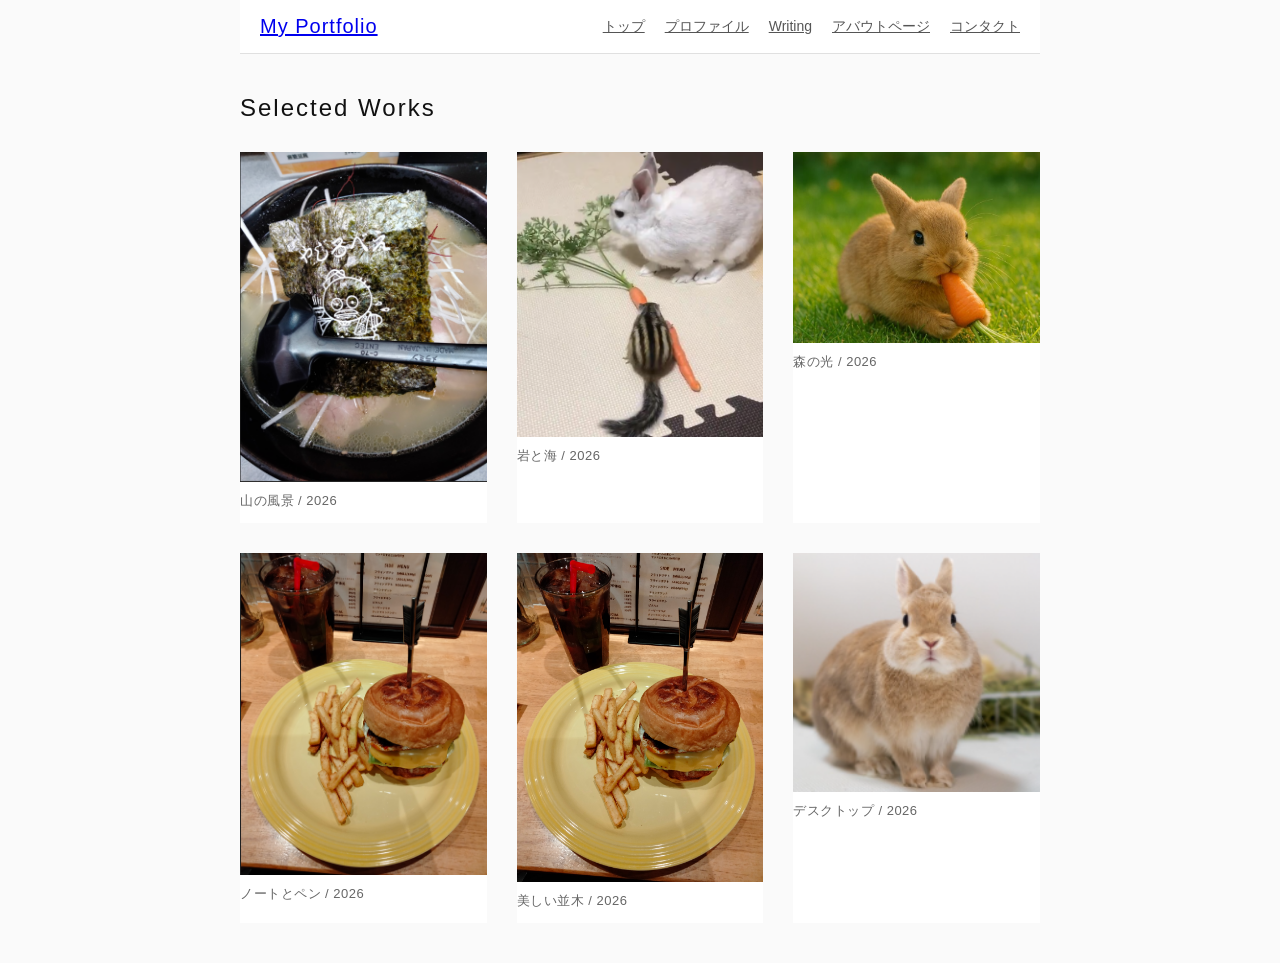
==== index.html @ 331aad14 "first commit" ====
<!DOCTYPE html>
<html lang="ja">
<head>
    <meta charset="UTF-8">
    <title>My Portfolio</title>
    <link rel="stylesheet" href="/css/style.css">
    <script src="/js/main.js" defer></script>
</head>
<body>
    <!-- 共通ヘッダー（自動読み込み） -->
    <!-- メインコンテンツ：ギャラリー枠 -->
    <!-- ナビゲーションリンクを追加 -->        
    <!-- 元の <ul> リンクを消して、以下のようにスッキリさせます -->
    <nav data-include-html="/parts/menu.html"></nav>
    
    <!--
        <h1>Hello, Roo Code!</h1>
    <p>マイローカルサーバーへようこそ！</p>
    <nav>
        <ul>
            <li><a href="/about.html">アバウトページを見る</a></li>
            <li><a href="/contact.html">お問い合わせページを見る</a></li>
        </ul>
    </nav>
     -->
    <!-- メインコンテンツ：ギャラリー枠 -->

    <main class="gallery-wrapper">
        <h2>Selected Works</h2>

        <div class="image-grid">
            <!-- 各 img タグに class="gallery-img" を追加しています -->
            <div class="grid-item">
                <img src="./img/index003.png" alt="作品1" class="gallery-img">
                <p class="item-title">山の風景 / 2026</p>
            </div>
            <!-- 作品2 -->
            <div class="grid-item">
                <img src="./img/index001.png" alt="作品2" class="gallery-img">
                <p class="item-title">岩と海 / 2026</p>
            </div>
            <!-- 作品3 -->
            <div class="grid-item">
                <img src="./img/eat01.png" alt="作品3" class="gallery-img">
                <p class="item-title">森の光 / 2026</p>
            </div>
            <!-- 作品4 -->
            <div class="grid-item">
                <img src="../img/index002.png" alt="作品4" class="gallery-img">
                <p class="item-title">ノートとペン / 2026</p>
            </div>
            <!-- 作品5 -->
            <div class="grid-item">
                <img src="./img/IMG20241224191452.jpg" alt="作品5" class="gallery-img">
                <p class="item-title">美しい並木 / 2026</p>
            </div>
            <!-- 作品6 -->
            <div class="grid-item">
                <img src="./img/profile01.png" alt="作品6" class="gallery-img">
                <p class="item-title">デスクトップ / 2026</p>
            </div>
        </div>
    </main>

    <!-- 💡【ここを追記】モーダルウィンドウ本体（初期状態は非表示） -->
    <div id="imageModal" class="modal">
        <span class="modal-close">&times;</span>
        <img class="modal-content" id="modalTargetImg" src="" alt="拡大画像">
    </div>
    
</body>
</html>
---- css/style.css ----
/* --- ここからヘッダー（メニュー）の新しいデザイン --- */

/* 画面全体の余白を少しリセット */
body {
    margin: 0;
    padding: 0;
    font-family: 'Helvetica Neue', Arial, sans-serif;
    background-color: #fafafa; /* 参考サイトのようなスッキリした白ベース */
    color: #222;
}

/* 各ページのメインコンテンツを包む枠（中央寄せ用） */
body > h1, body > p, body > nav {
    max-width: 800px;
    margin-left: auto;
    margin-right: auto;
    padding: 0 20px;
}

body > h1 {
    margin-top: 40px;
}

/* ヘッダー全体の横幅いっぱいの帯 */
nav[data-include-html] {
    background-color: #ffffff;
    border-bottom: 1px solid #e0e0e0;
    padding: 15px 0;
    margin-bottom: 30px;
}

/* ロゴとメニューを綺麗に左右に配置する（Flexbox） */
.header-container {
    max-width: 800px;
    margin: 0 auto;
    padding: 0 20px;
    display: flex;
    justify-content: space-between; /* 左と右に引き離す */
    align-items: center;            /* 上下の中央を揃える */
}

/* ロゴのデザイン */
.site-logo a {
    font-size: 20px;
    letter-spacing: 1px;
}

/* メニューのリンク一覧（横並びにする） */
.nav-links {
    list-style: none;
    margin: 0;
    padding: 0;
    display: flex; /* ここでもFlexboxを使って横並びに */
    gap: 20px;     /* リンク同士の間隔 */
}

.nav-links a {
    color: #555;
    font-size: 14px;
    transition: color 0.3s; /* マウスを乗せたときにじわっと色を変える */
}

.nav-links a:hover {
    color: #000; /* マウスを乗せたら黒にする */
    text-decoration: none;
}

/* --- ここからギャラリー（Gridレイアウト）のデザイン --- */
/* メインコンテンツ全体の幅を整える */
.gallery-wrapper {
    max-width: 800px;
    margin: 40px auto;
    padding: 0 20px;
}

.gallery-wrapper h2 {
    font-weight: 300;
    letter-spacing: 2px;
    margin-bottom: 30px;
    color: #111;
}

/* 💡 CSS Grid の設定：2段または3段のタイル状に自動で並べる */
.image-grid {
    display: grid;
    /* 画面幅に合わせて、最小幅230pxの列を自動で詰め込む */
    grid-template-columns: repeat(auto-fill, minmax(230px, 1fr));
    gap: 30px; /* 画像と画像の間のすき間 */
}

/* 各作品ごとの枠 */
.grid-item {
    background-color: #fff;
    display: flex;
    flex-direction: column;
}

/* 画像が枠からはみ出さないようにし、縦横比を綺麗に保つ */
.grid-item img {
    width: 100%;
    height: auto;
    object-fit: cover;
    /* マウスを載せたときに少し透明にするアニメーション効果 */
    transition: opacity 0.3s ease;
}

.grid-item img:hover {
    opacity: 0.8;
    cursor: pointer;
}

/* 作品のタイトルの文字デザイン */
.item-title {
    margin-top: 10px;
    font-size: 13px;
    color: #666;
    letter-spacing: 0.5px;
}
/* --- ここからギャラリー（Gridレイアウト）のデザイン --- */


/* --- ここからモーダルウィンドウ（拡大表示）のデザイン --- */
/* モーダル全体の背景（最初は非表示・透明） */
.modal {
    display: flex;
    justify-content: center;
    align-items: center;
    position: fixed;
    z-index: 1000; /* 最前面に配置 */
    left: 0;
    top: 0;
    width: 100%;
    height: 100%;
    background-color: rgba(0, 0, 0, 0.85); /* 暗い半透明の背景 */
    opacity: 0;
    pointer-events: none; /* 非表示の時はクリックをスルーさせる */
    transition: opacity 0.3s ease; /* ふわっと変化させる */
}

/* JavaScriptで「.open」がついたときだけ表示・フェードイン */
.modal.open {
    opacity: 1;
    pointer-events: auto;
}

/* 拡大される画像自体のデザイン */
.modal-content {
    max-width: 85%;
    max-height: 85%;
    object-fit: contain;
    box-shadow: 0 4px 20px rgba(0, 0, 0, 0.5);
    transform: scale(0.9); /* 開く前は少し小さく */
    transition: transform 0.3s ease;
}

/* モーダルが開いたときは画像を元の大きさに（ズームイン効果） */
.modal.open .modal-content {
    transform: scale(1);
}

/* 閉じるボタン（×マーク） */
.modal-close {
    position: absolute;
    top: 20px;
    right: 35px;
    color: #fff;
    font-size: 40px;
    font-weight: bold;
    cursor: pointer;
    transition: color 0.2s;
}

.modal-close:hover {
    color: #bbb;
}
/* --- ここからモーダルウィンドウ（拡大表示）のデザイン --- */


/* --- ここからプロフィールページのデザイン --- */
/* プロフィール全体の幅と余白 */
.profile-wrapper {
    max-width: 800px;
    margin: 40px auto 80px auto;
    padding: 0 20px;
}

/* 写真とテキストを横並びにする（Flexbox） */
.profile-main {
    display: flex;
    gap: 40px; /* 写真と文章の間のすき間 */
    margin-bottom: 60px;
}

/* 写真エリア */
.profile-image {
    flex: 1; /* 横幅の比率 */
    max-width: 320px;
}

.profile-image img {
    width: 100%;
    height: auto;
    object-fit: cover;
    filter: grayscale(20%); /* 少しだけ彩度を落として落ち着いた雰囲気に */
}

/* テキストエリア */
.profile-text {
    flex: 1.5; /* 横幅の比率（写真より少し広め） */
}

.profile-text h1 {
    font-size: 28px;
    font-weight: 400;
    margin: 0 0 5px 0;
    letter-spacing: 1px;
}

.profile-text .subtitle {
    font-size: 14px;
    color: #888;
    margin: 0 0 25px 0;
    letter-spacing: 1px;
}

.profile-text .biography p {
    font-size: 15px;
    line-height: 1.8;
    color: #444;
    margin-bottom: 15px;
}

/* 下部の経歴（CV）エリア */
.profile-cv {
    border-top: 1px solid #e0e0e0;
    padding-top: 40px;
}

.profile-cv h2 {
    font-size: 20px;
    font-weight: 300;
    letter-spacing: 2px;
    margin-bottom: 30px;
}

.cv-section {
    margin-bottom: 35px;
}

.cv-section h3 {
    font-size: 15px;
    font-weight: bold;
    color: #222;
    margin-bottom: 15px;
    border-left: 2px solid #000;
    padding-left: 10px;
}

/* 年号と内容を綺麗に並べるための定義リスト（dl, dt, dd）の装飾 */
.cv-section dl {
    display: grid;
    grid-template-columns: 80px 1fr; /* 年号の幅を80pxに固定 */
    gap: 12px 0;
    font-size: 14px;
    line-height: 1.6;
    color: #444;
}

.cv-section dt {
    font-weight: bold;
    color: #111;
}

.cv-section dd {
    margin: 0;
}

/* 📱 画面幅が狭いとき（スマホなど）のレスポンシブ対応 */
@media (max-width: 650px) {
    .profile-main {
        flex-direction: column; /* 横並びから縦並びに変更 */
        gap: 25px;
    }
    .profile-image {
        max-width: 100%; /* 写真を横幅いっぱいに広げる */
    }
}
/* --- ここからプロフィールページのデザイン --- */
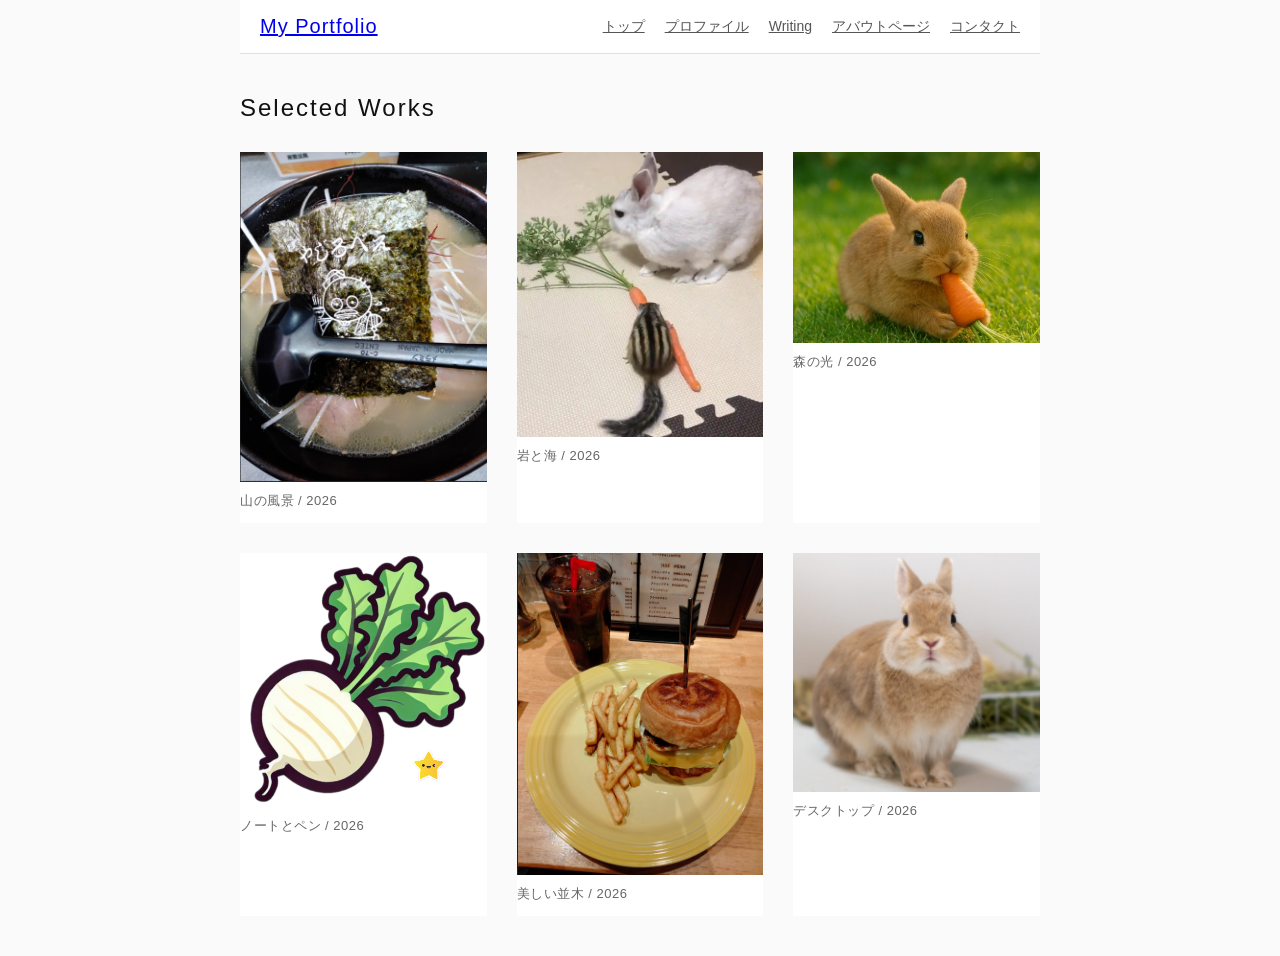
==== commit 862d56e9: "adjust some images" ====
--- a/index.html
+++ b/index.html
@@ -46,12 +46,12 @@
             </div>
             <!-- 作品4 -->
             <div class="grid-item">
-                <img src="../img/index002.png" alt="作品4" class="gallery-img">
+                <img src="../img/ic_try_002.png" alt="作品4" class="gallery-img">
                 <p class="item-title">ノートとペン / 2026</p>
             </div>
             <!-- 作品5 -->
             <div class="grid-item">
-                <img src="./img/IMG20241224191452.jpg" alt="作品5" class="gallery-img">
+                <img src="./img/index002.png" alt="作品5" class="gallery-img">
                 <p class="item-title">美しい並木 / 2026</p>
             </div>
             <!-- 作品6 -->
